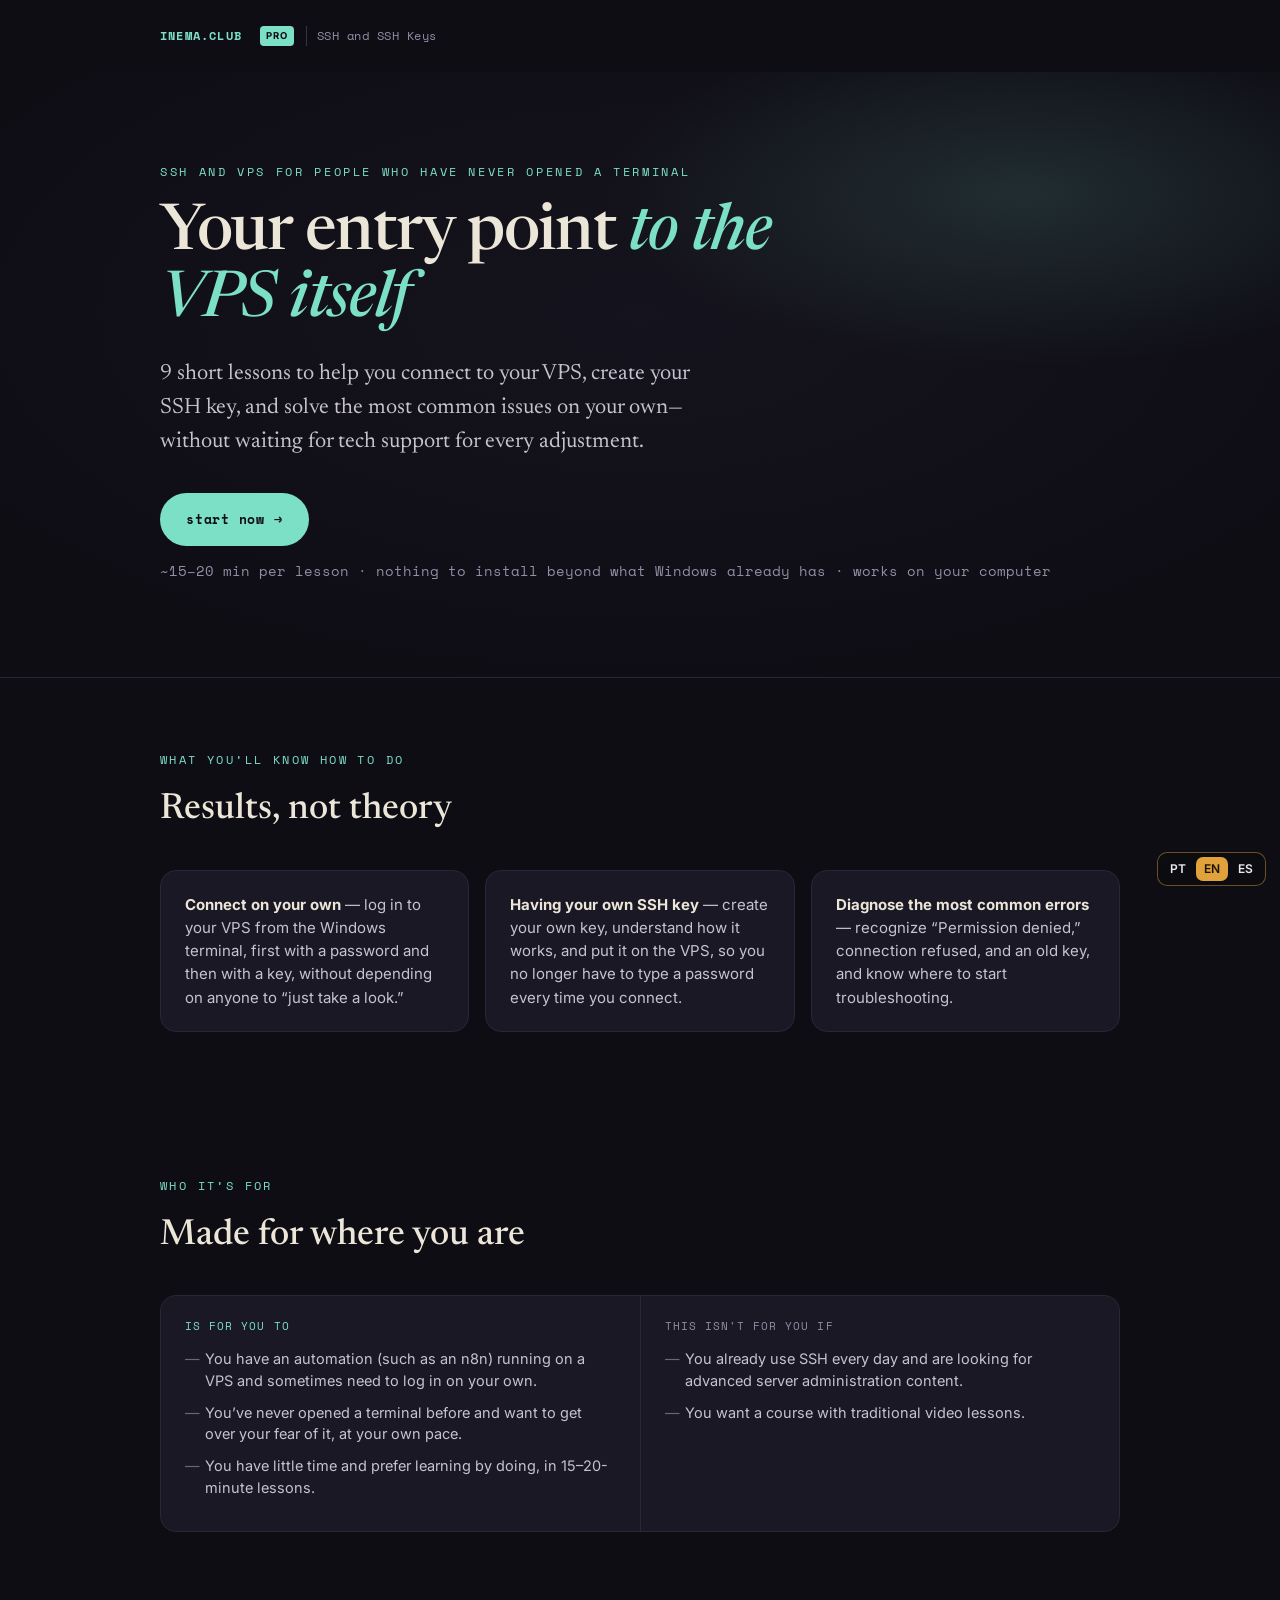
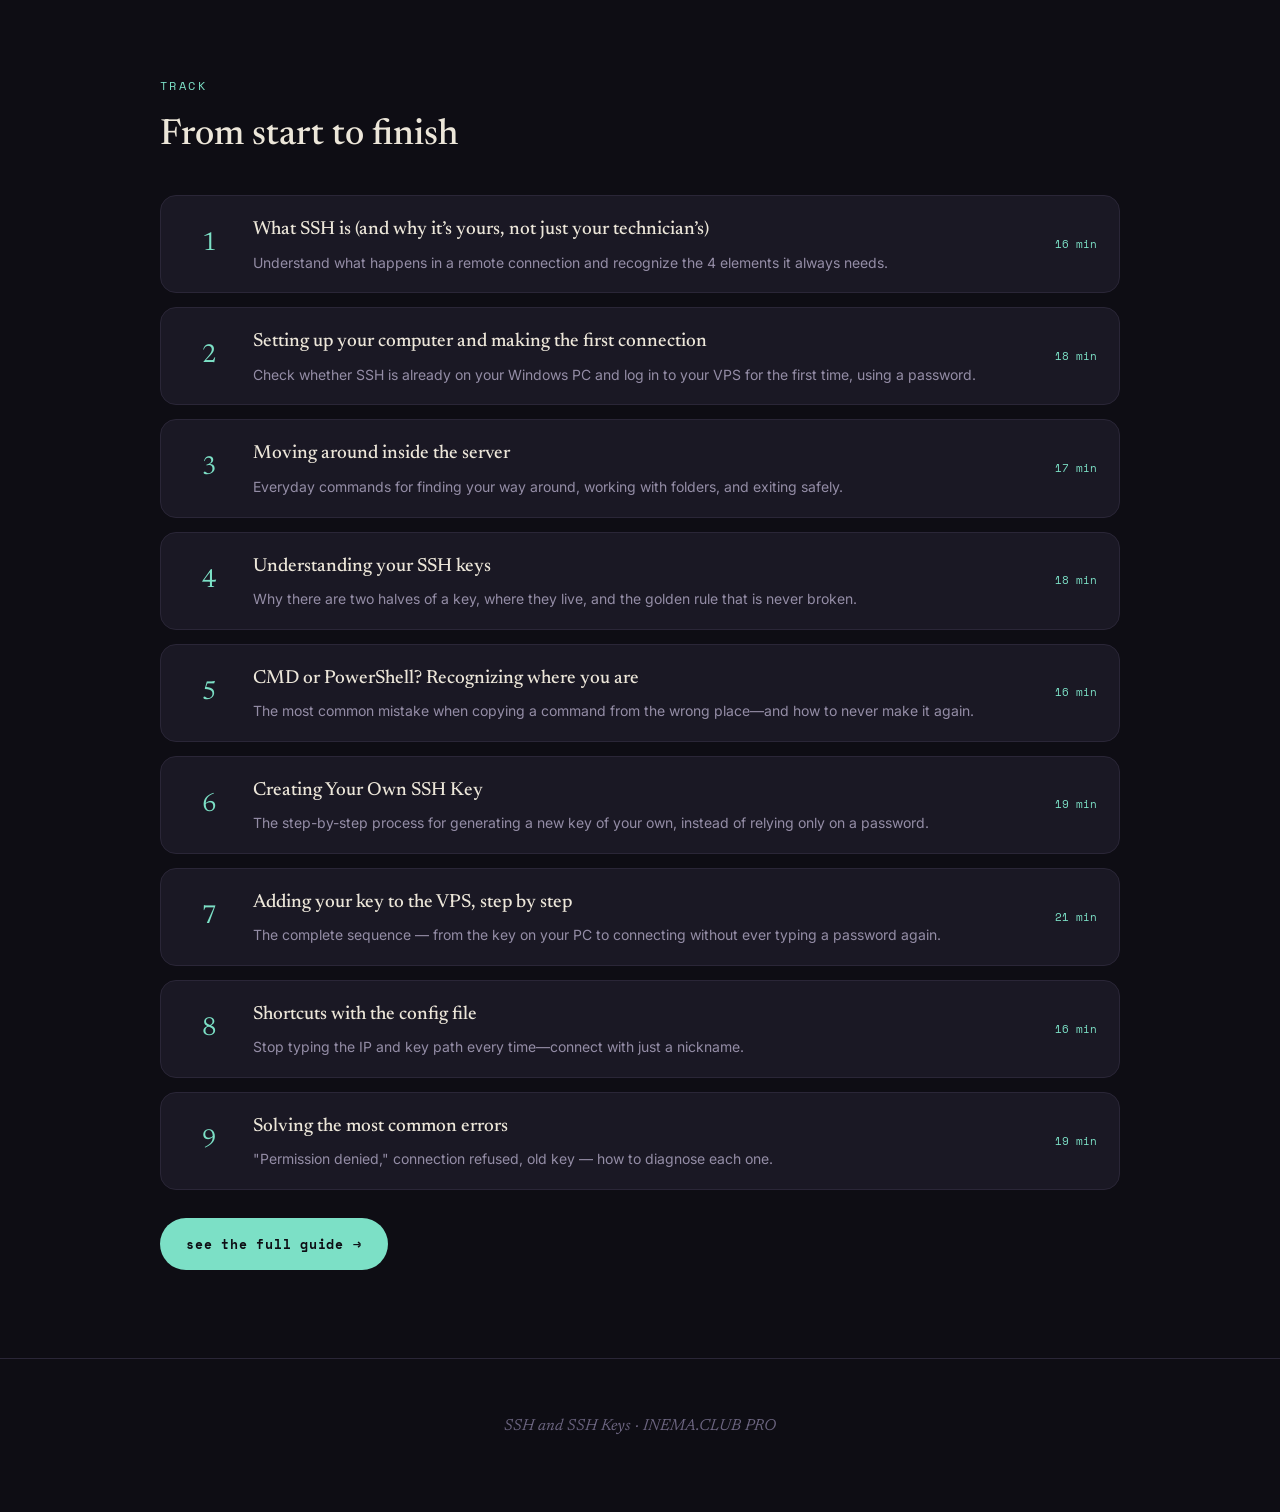
==== en/index.html @ bf9d97d7 "feat: arckhe-ssh-basico - Arckhé AI" ====
<!DOCTYPE html>

<html lang="en">
<head>
<meta charset="utf-8"/>
<meta content="0; url=landing.html" http-equiv="refresh"/>
<link href="landing.html" rel="canonical"/>
<title>SSH and SSH Keys · INEMA.CLUB PRO</title>
<link href="https://inematds.github.io/ssh-basico/" hreflang="pt-BR" rel="alternate"/><link href="https://inematds.github.io/ssh-basico/en/" hreflang="en" rel="alternate"/><link href="https://inematds.github.io/ssh-basico/es/" hreflang="es" rel="alternate"/></head>
<body><div class="inema-lang" style="position:fixed;right:14px;bottom:14px;z-index:9999;display:flex;gap:2px;padding:4px;border-radius:10px;background:rgba(12,12,16,.82);border:1px solid rgba(226,162,59,.45);font:600 12px/1 Sora,Inter,system-ui,sans-serif;backdrop-filter:blur(8px)" translate="no"><a href="../" hreflang="pt-BR" style="padding:6px 8px;border-radius:7px;text-decoration:none;color:#e9e9ee">PT</a><a href="./" hreflang="en" style="padding:6px 8px;border-radius:7px;text-decoration:none;color:#1a1206;background:#E2A23B">EN</a><a href="../es/" hreflang="es" style="padding:6px 8px;border-radius:7px;text-decoration:none;color:#e9e9ee">ES</a></div>
<p><a href="landing.html">SSH and SSH Keys — click here if you aren’t redirected automatically.</a></p>
</body>
</html>
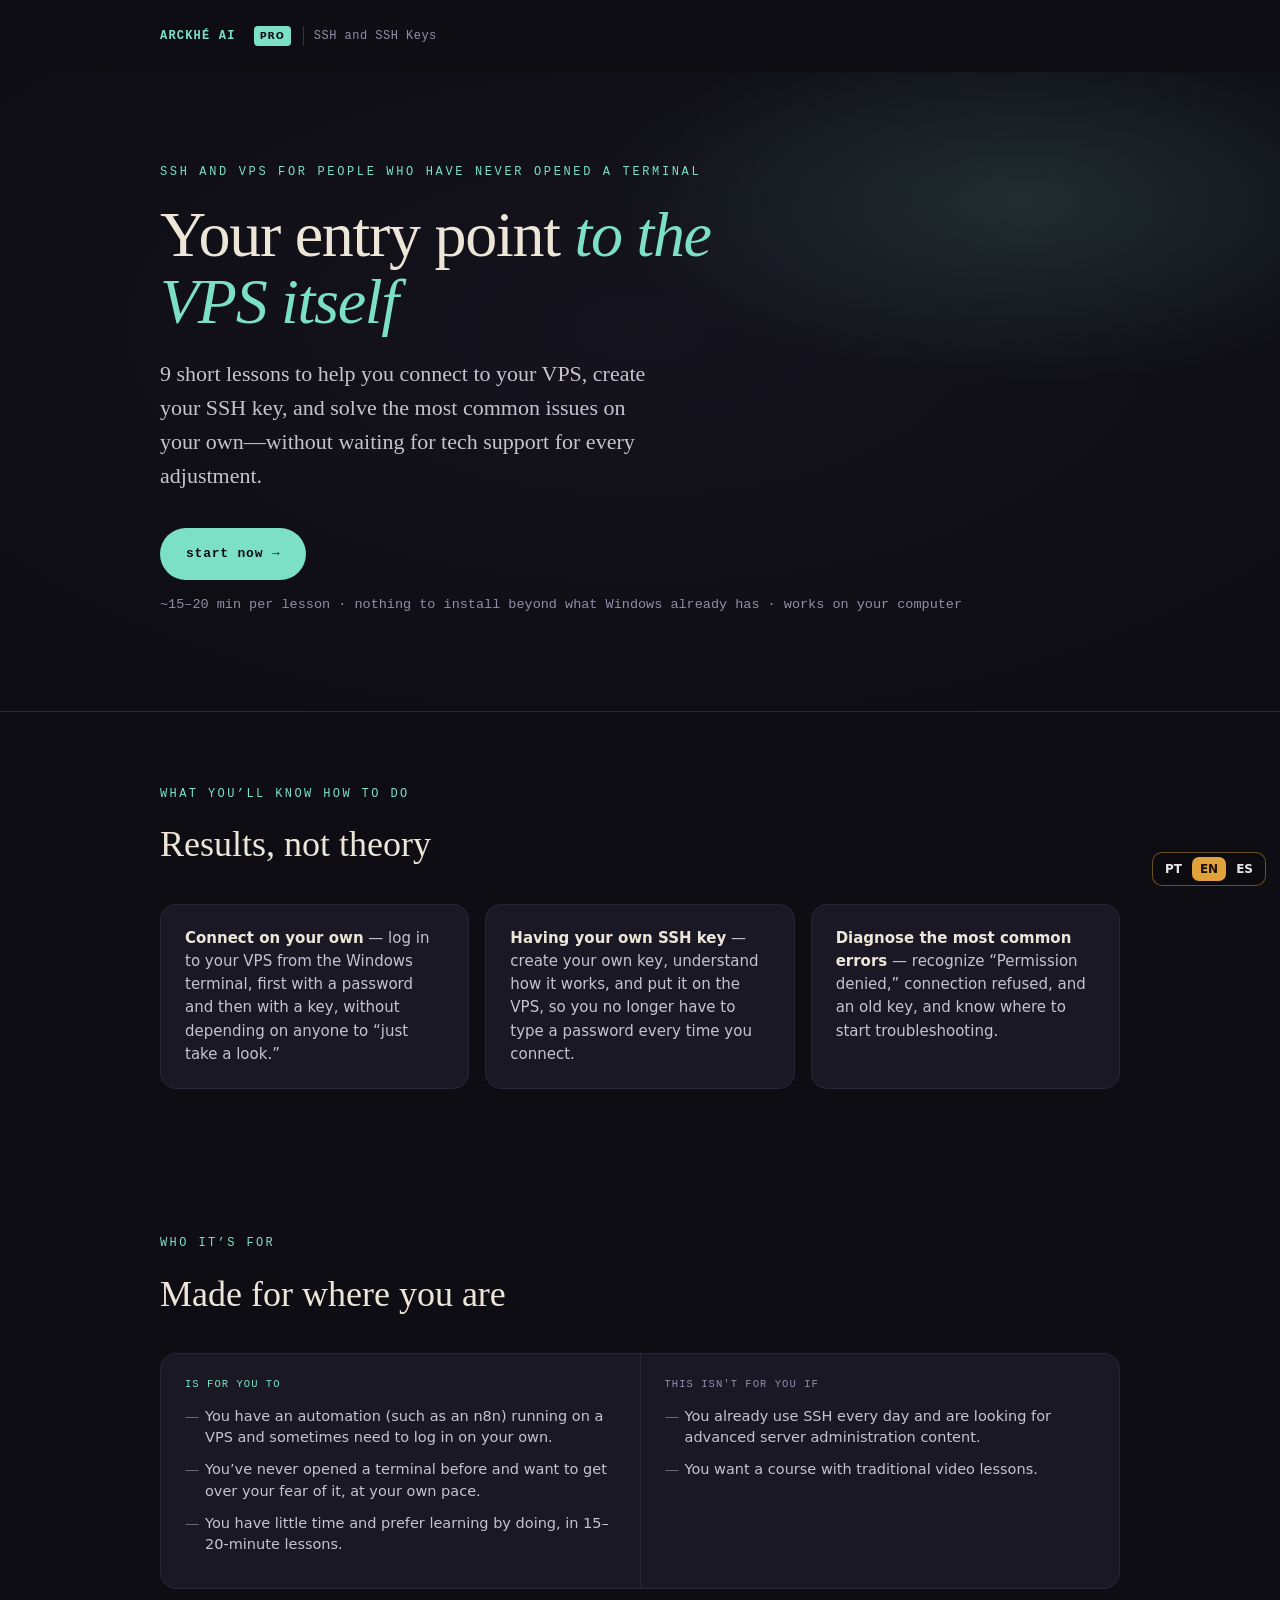
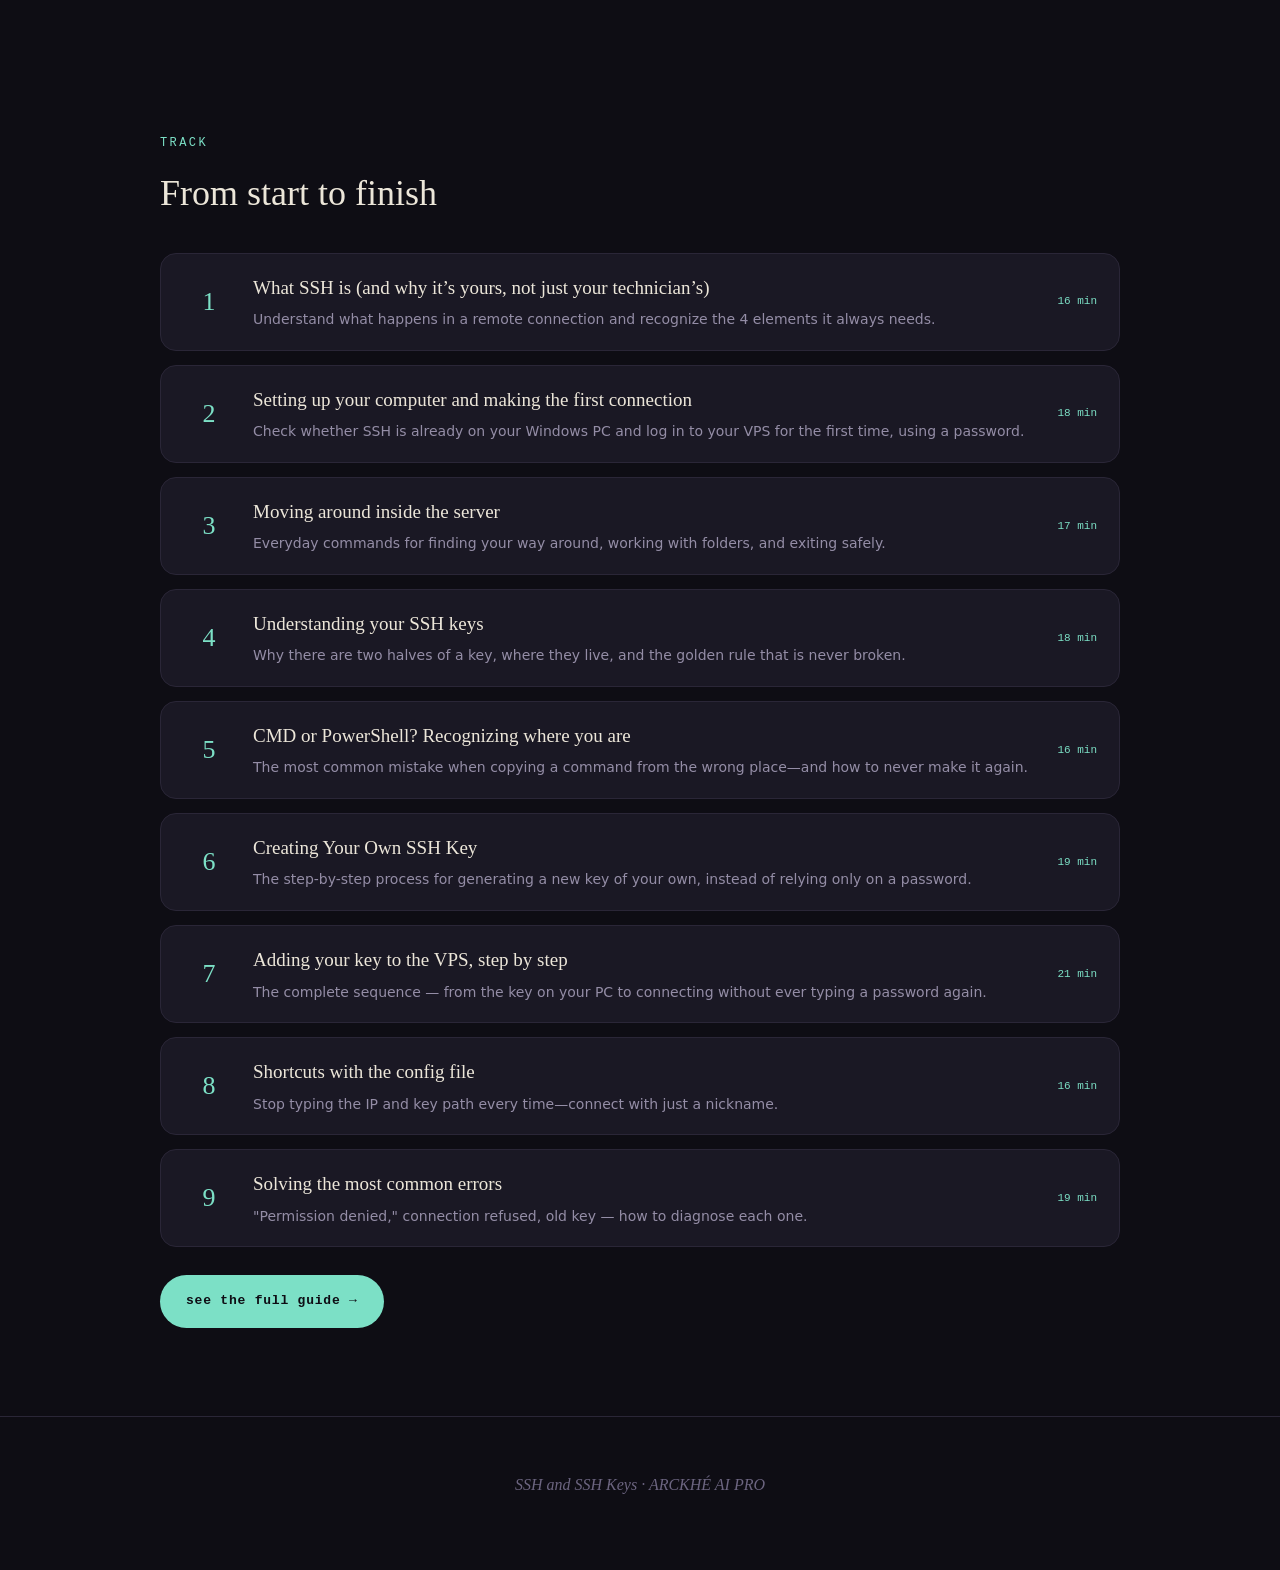
==== commit 8a85e4fa: "chore: atualização do conteúdo" ====
--- a/en/index.html
+++ b/en/index.html
@@ -5,9 +5,9 @@
 <meta charset="utf-8"/>
 <meta content="0; url=landing.html" http-equiv="refresh"/>
 <link href="landing.html" rel="canonical"/>
-<title>SSH and SSH Keys · INEMA.CLUB PRO</title>
-<link href="https://inematds.github.io/ssh-basico/" hreflang="pt-BR" rel="alternate"/><link href="https://inematds.github.io/ssh-basico/en/" hreflang="en" rel="alternate"/><link href="https://inematds.github.io/ssh-basico/es/" hreflang="es" rel="alternate"/></head>
-<body><div class="inema-lang" style="position:fixed;right:14px;bottom:14px;z-index:9999;display:flex;gap:2px;padding:4px;border-radius:10px;background:rgba(12,12,16,.82);border:1px solid rgba(226,162,59,.45);font:600 12px/1 Sora,Inter,system-ui,sans-serif;backdrop-filter:blur(8px)" translate="no"><a href="../" hreflang="pt-BR" style="padding:6px 8px;border-radius:7px;text-decoration:none;color:#e9e9ee">PT</a><a href="./" hreflang="en" style="padding:6px 8px;border-radius:7px;text-decoration:none;color:#1a1206;background:#E2A23B">EN</a><a href="../es/" hreflang="es" style="padding:6px 8px;border-radius:7px;text-decoration:none;color:#e9e9ee">ES</a></div>
+<title>SSH and SSH Keys · ARCKHÉ AI PRO</title>
+<link href="https://linnoff88-dev.github.io/arckhe-/" hreflang="pt-BR" rel="alternate"/><link href="https://linnoff88-dev.github.io/arckhe-/en/" hreflang="en" rel="alternate"/><link href="https://linnoff88-dev.github.io/arckhe-/es/" hreflang="es" rel="alternate"/></head>
+<body><div class="ARCKHÉ-lang" style="position:fixed;right:14px;bottom:14px;z-index:9999;display:flex;gap:2px;padding:4px;border-radius:10px;background:rgba(12,12,16,.82);border:1px solid rgba(226,162,59,.45);font:600 12px/1 Sora,Inter,system-ui,sans-serif;backdrop-filter:blur(8px)" translate="no"><a href="../" hreflang="pt-BR" style="padding:6px 8px;border-radius:7px;text-decoration:none;color:#e9e9ee">PT</a><a href="./" hreflang="en" style="padding:6px 8px;border-radius:7px;text-decoration:none;color:#1a1206;background:#E2A23B">EN</a><a href="../es/" hreflang="es" style="padding:6px 8px;border-radius:7px;text-decoration:none;color:#e9e9ee">ES</a></div>
 <p><a href="landing.html">SSH and SSH Keys — click here if you aren’t redirected automatically.</a></p>
 </body>
 </html>
